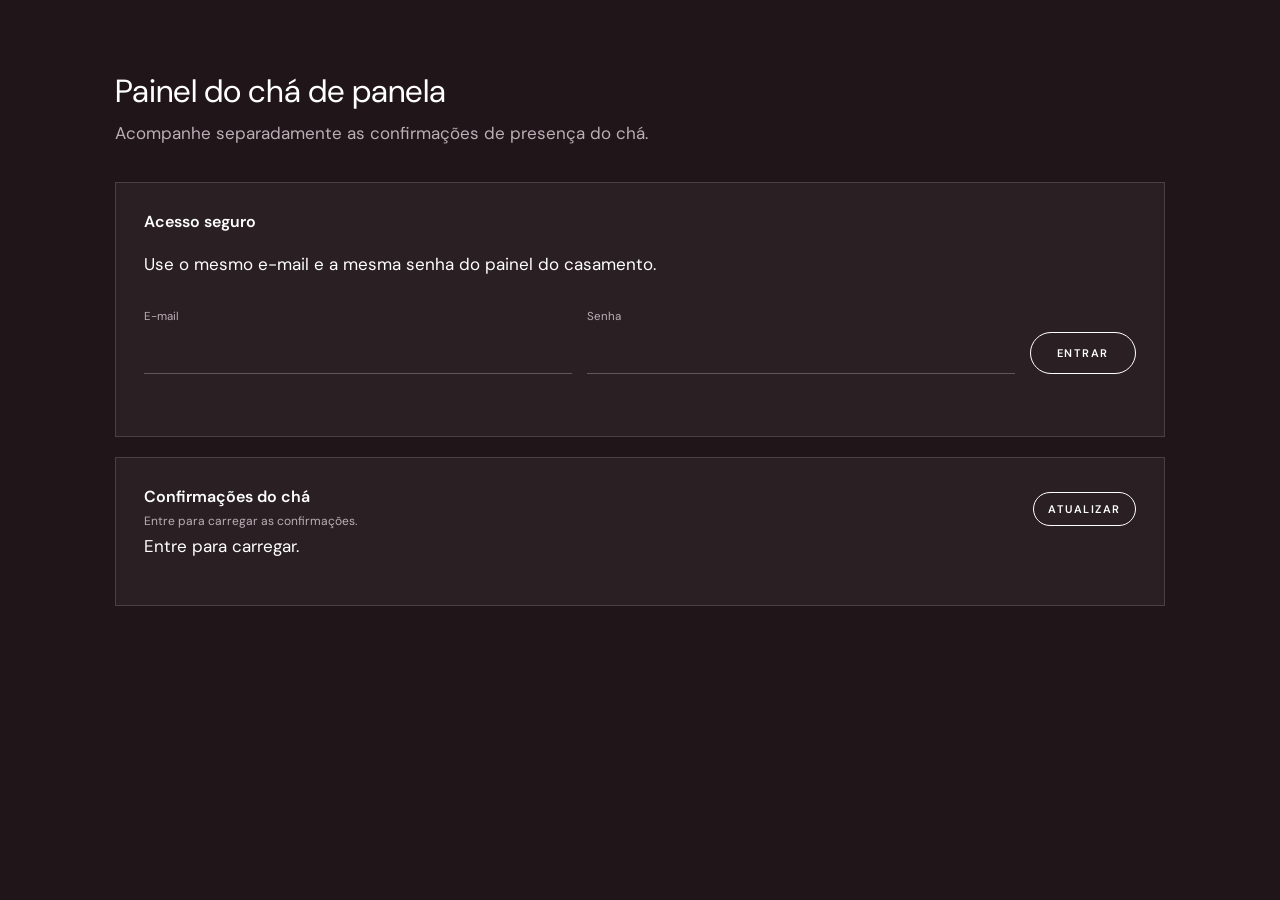
==== cha-de-panela-admin.html @ ae0846a7 "Adiciona chá de panela e contribuição via PIX" ====
<!DOCTYPE html>
<html lang="pt-BR">
<head>
  <meta charset="UTF-8">
  <meta name="viewport" content="width=device-width, initial-scale=1">
  <meta name="theme-color" content="#20161a">
  <meta name="description" content="Painel administrativo do chá de panela de Stefany e Pedro.">
  <title>Administração do chá de panela — Stefany &amp; Pedro</title>
  <link rel="preconnect" href="https://fonts.googleapis.com">
  <link rel="preconnect" href="https://fonts.gstatic.com" crossorigin>
  <link href="https://fonts.googleapis.com/css2?family=DM+Sans:wght@300;400;500;600&amp;family=Gilda+Display&amp;family=Nothing+You+Could+Do&amp;display=swap" rel="stylesheet">
  <link rel="stylesheet" href="styles.css?v=20260821-48">
</head>
<body class="shower-admin-page">
  <main id="conteudo">
    <section class="admin-panel shower-admin-panel" aria-labelledby="admin-cha-title">
      <div class="admin-inner">
        <header class="admin-header">
          <div>
            <h1 id="admin-cha-title">Painel do chá de panela</h1>
            <p>Acompanhe separadamente as confirmações de presença do chá.</p>
          </div>
        </header>

        <div class="admin-grid">
          <section class="admin-card wide">
            <h2>Acesso seguro</h2>
            <div id="admin-desconectado-cha">
              <p>Use o mesmo e-mail e a mesma senha do painel do casamento.</p>
              <form id="form-admin-login-cha" class="admin-login">
                <div>
                  <label for="admin-email-cha">E-mail</label>
                  <input type="email" id="admin-email-cha" autocomplete="username" required>
                </div>
                <div>
                  <label for="admin-senha-cha">Senha</label>
                  <input type="password" id="admin-senha-cha" autocomplete="current-password" required>
                </div>
                <button class="button" type="submit">Entrar</button>
              </form>
            </div>
            <div id="admin-conectado-cha" class="admin-session" hidden>
              <p>Conectado como <strong id="admin-email-logado-cha"></strong></p>
              <button class="button" type="button" id="btn-sair-admin-cha">Sair</button>
            </div>
            <p id="admin-auth-status-cha" class="admin-status" role="status" aria-live="polite"></p>
          </section>

          <section class="admin-card wide">
            <div class="admin-list-header">
              <div>
                <h2>Confirmações do chá</h2>
                <p id="resumo-rsvp-cha" class="admin-summary">Entre para carregar as confirmações.</p>
              </div>
              <button class="button" type="button" id="btn-atualizar-rsvp-cha" disabled>Atualizar</button>
            </div>
            <div id="lista-admin-rsvp-cha"><p>Entre para carregar.</p></div>
          </section>
        </div>
      </div>
    </section>
  </main>

  <script src="cha-de-panela-admin.js?v=20260821-1"></script>
</body>
</html>
---- styles.css ----
:root{
  --pink:#ffb3bd;--yellow:#fae86a;--green:#43b02a;--orange:#fe8111;--wine:#cd0f4d;
  --paper:#fffaf0;--cream:#fff4dc;--ink:#441529;--white:#fff;--muted:#765766;
  --display:'Gilda Display',Georgia,serif;--sans:'DM Sans',Arial,sans-serif;--hand:'Nothing You Could Do',cursive;
  --shadow:0 24px 70px rgba(92,25,52,.18);--line:rgba(68,21,41,.16)
}
*,*:before,*:after{box-sizing:border-box}
html{scroll-behavior:smooth;scroll-padding-top:80px}
body{margin:0;background:var(--paper);color:var(--ink);font:400 17px/1.65 var(--sans);overflow-x:hidden}
body.modal-open{overflow:hidden}
img,video,svg{display:block;max-width:100%}
button,input,textarea{font:inherit}button,a{-webkit-tap-highlight-color:transparent}
h1,h2,h3,p{margin-top:0}h1,h2,h3{font-family:var(--display);font-weight:400;line-height:.98}
a{color:inherit}::selection{background:var(--pink);color:var(--ink)}
[hidden]{display:none!important}
.skip{position:fixed;top:10px;left:10px;z-index:9999;padding:10px 16px;background:var(--ink);color:#fff;transform:translateY(-150%)}.skip:focus{transform:none}
.eyebrow{margin-bottom:18px;font:600 .68rem/1 var(--sans);letter-spacing:.2em;text-transform:uppercase}
.hand{font-family:var(--hand)}
.button{display:inline-flex;min-height:52px;align-items:center;justify-content:center;padding:14px 26px;border:0;border-radius:999px;font:600 .69rem/1 var(--sans);letter-spacing:.14em;text-decoration:none;text-transform:uppercase;cursor:pointer;transition:transform .25s,box-shadow .25s,background .25s}.button:hover,.button:focus-visible{transform:translateY(-3px);box-shadow:0 12px 26px rgba(68,21,41,.16)}.button-wine{background:var(--wine);color:#fff}.button-yellow{background:var(--yellow);color:var(--ink)}

/* Navigation */
.site-nav{position:fixed;inset:0 0 auto;z-index:1000;display:flex;width:min(calc(100% - 48px),1400px);height:82px;margin:auto;align-items:center;justify-content:space-between;border-bottom:1px solid rgba(255,255,255,.4);color:#fff}
.nav-mark{display:grid;width:56px;height:56px;place-items:center;text-decoration:none}.nav-mark img{width:46px;height:46px;object-fit:contain;filter:invert(1) brightness(2);transition:transform .3s,filter .4s ease-in-out}.nav-mark:hover img,.nav-mark:focus-visible img{transform:translateY(-2px) rotate(-4deg)}
.site-nav{transition:color .4s ease-in-out,border-color .4s ease-in-out}.site-nav .nav-links a:after{transition:width .25s,background .4s ease-in-out}.site-nav.nav-on-light{border-bottom-color:rgba(205,15,77,.48);color:var(--wine)}.site-nav.nav-on-light .nav-mark img{filter:invert(16%) sepia(79%) saturate(3067%) hue-rotate(326deg) brightness(89%)}.site-nav.nav-on-light .nav-links a:after{background:var(--wine)}.site-nav.nav-on-light .nav-links.open{color:#fff}.site-nav.nav-on-light .nav-links.open a:after{background:var(--yellow)}
.nav-links{display:flex;align-items:center;gap:clamp(15px,2.1vw,34px)}.nav-links a{font:500 .61rem var(--sans);letter-spacing:.16em;text-decoration:none;text-transform:uppercase}.nav-links a:after{display:block;width:0;height:2px;margin-top:6px;background:var(--yellow);content:'';transition:width .25s}.nav-links a:hover:after,.nav-links a:focus-visible:after{width:100%}
.menu-toggle{display:none;width:46px;height:46px;padding:0;border:0;background:none}.menu-toggle span{display:block;width:25px;height:1px;margin:7px auto;background:currentColor;transition:.25s}.menu-toggle.open span:first-child{transform:translateY(4px) rotate(45deg)}.menu-toggle.open span:last-child{transform:translateY(-4px) rotate(-45deg)}

/* Hero */
.hero{position:relative;display:grid;min-height:100svh;place-items:center;isolation:isolate;overflow:hidden;color:#fff}
.hero:after{position:absolute;right:0;bottom:-1px;left:0;z-index:-1;height:clamp(145px,20vh,220px);background:linear-gradient(180deg,rgba(255,250,240,0),rgba(255,250,240,.22) 28%,rgba(255,250,240,.78) 72%,var(--paper) 100%);content:'';pointer-events:none}
.hero-media,.hero-shade{position:absolute;inset:0}.hero-media{z-index:-3;background:#7d5c4c}.hero-media video,.hero-fallback{width:100%;height:100%;object-fit:cover}.hero-fallback{position:absolute;inset:0;z-index:-1}.video-ready .hero-fallback{opacity:0}.hero-shade{z-index:-2;background:linear-gradient(180deg,rgba(31,9,19,.25),rgba(31,9,19,.05) 40%,rgba(31,9,19,.56))}
.hero-content{padding:120px 24px 90px;text-align:center}.hero-year{display:flex;align-items:center;justify-content:center;gap:24px;margin-bottom:25px;font:500 .66rem var(--sans);letter-spacing:.13em}.brand-monogram{display:block;object-fit:contain}.hero-monogram{width:58px;height:58px;filter:invert(1)}.invite-monogram,.checkout-monogram{width:66px;height:66px;margin:0 auto 20px;filter:invert(16%) sepia(79%) saturate(3067%) hue-rotate(326deg) brightness(89%)}
.hero-lettering{position:relative;width:clamp(300px,30vw,390px);aspect-ratio:279/307;margin:0 auto;overflow:hidden;filter:drop-shadow(0 5px 20px rgba(0,0,0,.25))}.hero-lettering img{position:absolute;top:-17.9%;left:-2.2%;width:106.5%;max-width:none}.hero-date{margin:24px 0 0;font-size:.75rem;letter-spacing:.35em}.sound-toggle{display:inline-flex;align-items:center;gap:10px;margin-top:35px;padding:9px 14px;border:1px solid rgba(255,255,255,.6);border-radius:99px;background:rgba(0,0,0,.15);color:#fff;font-size:.62rem;letter-spacing:.13em;text-transform:uppercase;cursor:pointer;backdrop-filter:blur(8px)}
.sound-bars{display:flex;height:12px;align-items:end;gap:2px}.sound-bars i{display:block;width:2px;height:6px;background:currentColor}.sound-toggle[aria-pressed=true] .sound-bars i{animation:sound .7s infinite alternate}.sound-toggle[aria-pressed=true] .sound-bars i:nth-child(2){animation-delay:.2s}.sound-toggle[aria-pressed=true] .sound-bars i:nth-child(3){animation-delay:.4s}@keyframes sound{to{height:12px}}
.scroll-cue{position:absolute;bottom:34px;z-index:1;display:flex;align-items:center;gap:13px;color:var(--wine);font-size:.57rem;font-weight:600;letter-spacing:.17em;text-decoration:none;text-transform:uppercase}.scroll-cue i{display:block;width:1px;height:42px;background:var(--wine);animation:scroll 1.6s infinite}@keyframes scroll{50%{transform:scaleY(.45);transform-origin:top}}

/* Save the date */
.paper-section{background-color:var(--paper);background-image:radial-gradient(rgba(205,15,77,.055) .8px,transparent .8px);background-size:9px 9px}
.save-date{position:relative;min-height:860px;padding:92px 24px 140px;overflow:hidden;text-align:center}.save-date:after{position:absolute;right:0;bottom:0;left:0;z-index:2;height:34px;background:var(--wine);content:''}.save-inner{position:relative;z-index:3;width:min(100%,870px);margin:auto}.identity-palm{width:72px;margin:0 auto 28px;filter:invert(16%) sepia(79%) saturate(3067%) hue-rotate(326deg) brightness(89%)}.save-monogram{width:108px;height:108px;margin:0 auto 16px;object-fit:contain;filter:none}.save-lettering{width:clamp(230px,22vw,285px);aspect-ratio:262/180;margin:0 auto 16px;overflow:hidden}.save-lettering img{width:116.6%;max-width:none;height:auto;transform:translate(-10px,-27%)}.save-date h2,.section-heading h2,.details h2,.gallery h2,.gifts h2,.rsvp h2,.message-section h2{font-size:clamp(3.2rem,7.8vw,7.2rem);letter-spacing:-.055em}.save-date h2{margin-bottom:28px}.date-written{margin-bottom:45px;color:var(--wine);font:clamp(1.15rem,2vw,1.55rem) var(--hand)}
.countdown{display:grid;grid-template-columns:repeat(4,1fr);width:min(100%,760px);margin:0 auto 45px;border-top:1px solid var(--line);border-bottom:1px solid var(--line)}.countdown div{position:relative;padding:26px 12px}.countdown div+div{border-left:1px solid var(--line)}.countdown strong{display:block;font:clamp(2rem,4.3vw,4rem) var(--display);font-variant-numeric:tabular-nums}.countdown span{font-size:.59rem;letter-spacing:.19em;text-transform:uppercase}
.save-floral{position:absolute;bottom:0;z-index:1;width:clamp(340px,30vw,510px);height:clamp(300px,28vw,430px);object-fit:contain;mix-blend-mode:multiply;opacity:.92;pointer-events:none;user-select:none}.save-floral-left{left:0;object-position:left bottom}.save-floral-right{right:0;object-position:right bottom;transform:scaleX(-1)}

/* Interactive invitation */
.invitation-section{position:relative;min-height:760px;padding:88px 24px 112px;background:var(--wine);color:#fff;overflow:hidden;text-align:center}.invitation-section:before,.invitation-section:after{position:absolute;border-radius:50%;content:'';opacity:.28}.invitation-section:before{top:-170px;right:-100px;width:390px;height:390px;background:var(--pink)}.invitation-section:after{bottom:-190px;left:-120px;width:390px;height:390px;background:var(--orange)}.invite-parents{position:relative;z-index:2;margin-bottom:28px;color:#fff;font:1rem var(--display)}
.invitation-card{position:relative;z-index:3;width:min(92vw,640px);min-height:420px;margin:auto;perspective:1200px}.invite-copy{display:grid;min-height:420px;padding:46px clamp(28px,7vw,68px);border:1px solid rgba(68,21,41,.12);background:var(--cream);color:var(--ink);box-shadow:0 28px 80px rgba(50,4,24,.34);place-content:center;transition:transform .8s cubic-bezier(.2,.7,.2,1),opacity .5s;transform:translateY(55px) scale(.93);opacity:.32}.invitation-card.open .invite-copy{transform:none;opacity:1}.invite-monogram-badge{display:grid;width:70px;height:70px;margin:0 auto 16px;border-radius:50%;background:var(--wine);place-items:center}.invite-monogram-badge .invite-monogram{width:50px;height:50px;margin:0;filter:invert(1)}.invite-copy h2{margin:0 0 20px;font-size:clamp(3rem,7vw,5.3rem);letter-spacing:-.09em}.invite-copy h2 i{margin-inline:-.08em;color:var(--wine);font-family:var(--hand)}.invite-copy>p:not(.eyebrow){max-width:470px;margin:0 auto 22px}.invite-date{color:var(--wine);font-size:.68rem;letter-spacing:.27em;text-transform:uppercase}
.seal{position:absolute;top:50%;left:50%;z-index:5;display:grid;width:108px;height:108px;padding:12px;border:0;border-radius:50%;background:var(--orange);box-shadow:0 12px 24px rgba(50,4,24,.36);color:#fff;place-content:center;cursor:pointer;transform:translate(-50%,-50%);transition:.7s cubic-bezier(.2,.7,.2,1)}.seal img{width:50px;height:50px;margin:auto;filter:invert(1)}.seal small{margin-top:3px;font-size:.46rem;letter-spacing:.08em;text-transform:uppercase}.invitation-card.open .seal{top:18px;left:calc(100% - 18px);width:72px;height:72px;padding:10px;transform:translate(-50%,-50%) rotate(12deg)}.invitation-card.open .seal img{width:40px;height:40px}.invitation-card.open .seal small{display:none}.invite-note{position:relative;z-index:4;margin-top:26px;color:#ffdbe2;font-size:.92rem}

/* Formal invitation */
.couple-notes{position:relative;display:grid;min-height:770px;padding:44px 4vw 70px;border-top:5px solid var(--wine);background:#f7f4ec;color:#623b25;overflow:hidden;place-items:center;isolation:isolate}.couple-notes:before{position:absolute;inset:0;z-index:-1;background:url('assets/watercolor-wildflowers.png') center/cover no-repeat;content:'';filter:grayscale(1) sepia(1) saturate(.35);mix-blend-mode:multiply;opacity:.045}.formal-invitation{display:flex;flex-direction:column;justify-content:center;width:min(100%,1120px);min-height:650px;text-align:center}.formal-families{display:grid;grid-template-columns:1fr 145px 1fr;align-items:center;gap:26px;width:min(100%,650px);margin:0 auto}.formal-families p{margin:0;font:clamp(1rem,1.25vw,1.3rem)/1.06 var(--display)}.formal-monogram{width:140px;height:140px;margin:auto;object-fit:contain;filter:sepia(1) saturate(.65) brightness(.54)}.formal-blessing{margin:48px 0 34px;font:clamp(1.45rem,1.8vw,1.9rem)/1.1 var(--display)}.formal-couple-title{position:relative;display:flex;justify-content:center;align-items:center;margin:0;font:clamp(5rem,7.5vw,8rem)/.9 var(--display);letter-spacing:-.095em;white-space:nowrap}.formal-couple-title i{position:relative;z-index:2;margin:0 -.24em;color:rgba(98,59,37,.28);font-family:var(--display);font-size:1.32em;font-style:italic;font-weight:400;transform:translateY(.04em)}.formal-couple-title span{position:relative;z-index:1}.formal-invite-text{margin:66px auto 0;font:clamp(1.45rem,1.85vw,1.9rem)/1.08 var(--display)}
.polaroid{margin:0;padding:11px;background:#fff;box-shadow:var(--shadow);cursor:zoom-in;transition:transform .35s,box-shadow .35s}.polaroid:hover,.polaroid:focus-visible{z-index:10;box-shadow:0 32px 80px rgba(92,25,52,.3);transform:rotate(0) translateY(-8px) scale(var(--scroll-scale,1))!important}.polaroid img{width:100%;height:100%;object-fit:cover}

/* Details */
.details{position:relative;padding:110px 5vw 125px;background:var(--cream);color:var(--ink);overflow:hidden}.details:before{position:absolute;top:-130px;right:-90px;width:360px;height:360px;border:65px solid rgba(255,179,189,.38);border-radius:50%;content:''}.details-header{position:relative;display:grid;grid-template-columns:1.5fr .7fr;align-items:end;gap:45px;width:min(100%,1180px);margin:0 auto 55px}.details-header .eyebrow{grid-column:1/-1;color:var(--wine)}.details-header h2{margin:0}.details-header>p:last-child{max-width:360px;margin:0 0 14px;color:var(--muted)}.details-grid{position:relative;display:grid;grid-template-columns:minmax(0,1.12fr) minmax(340px,.88fr);gap:26px;width:min(100%,1180px);margin:auto;background:transparent;align-items:start}.timeline,.info-accordions{position:relative;padding:clamp(28px,4vw,52px);border:1px solid rgba(205,15,77,.16);background:var(--paper);box-shadow:var(--shadow)}.timeline{transform:rotate(-.6deg)}.timeline:after{position:absolute;top:-13px;left:50%;width:110px;height:27px;background:rgba(250,232,106,.72);content:'';transform:translateX(-50%) rotate(2deg)}.timeline h3{margin-bottom:28px;color:var(--wine);font:2.5rem var(--hand)}.timeline ol{position:relative;margin:0;padding:0;list-style:none}.timeline ol:before{position:absolute;top:24px;bottom:24px;left:142px;width:2px;background:rgba(67,176,42,.5);content:''}.timeline li{position:relative;display:grid;grid-template-columns:58px 72px 1fr;gap:13px;align-items:center;min-height:82px;margin-bottom:12px}.timeline-doodle{display:block;width:72px;height:72px;background-image:url('assets/schedule-doodles-pencil-v2.png');background-repeat:no-repeat;background-size:400% auto}.timeline li:nth-child(1) .timeline-doodle{background-position:0 center}.timeline li:nth-child(2) .timeline-doodle{background-position:33.333% center}.timeline li:nth-child(3) .timeline-doodle{background-position:66.666% center}.timeline li:nth-child(4) .timeline-doodle{background-position:100% center}.timeline time{color:var(--wine);font:.88rem var(--sans)}.timeline strong{display:block;font:1.34rem var(--display)}.timeline li div span{display:block;color:var(--muted);font-size:.82rem}.schedule-note{margin:24px 0 0;padding-top:18px;border-top:1px solid var(--line);color:var(--muted);font-size:.72rem}.info-accordions{transform:rotate(.5deg)}.info-accordions details{border-bottom:1px solid var(--line)}.info-accordions summary{display:grid;grid-template-columns:40px 1fr auto;align-items:center;padding:22px 0;list-style:none;cursor:pointer;font:1.35rem var(--display)}.info-accordions summary::-webkit-details-marker{display:none}.info-accordions summary span{color:var(--wine);font:.64rem var(--sans);letter-spacing:.12em}.info-accordions summary i{color:var(--wine);font:1.6rem var(--sans);transition:transform .25s}.info-accordions details[open] summary i{transform:rotate(45deg)}.info-accordions details>div{padding:0 0 28px}.info-accordions h3{margin-bottom:16px;color:var(--wine);font-size:2.25rem}.info-accordions p{color:var(--muted)}.dress-code-art{width:112%;max-width:none;margin:18px -6% -18px;filter:drop-shadow(0 14px 22px rgba(68,21,41,.12));transform-origin:50% 100%;will-change:transform;animation:guests-dancing 6s ease-in-out infinite}@keyframes guests-dancing{0%,100%{transform:translateY(0) rotate(-.35deg)}25%{transform:translateY(-7px) rotate(.45deg)}50%{transform:translateY(-2px) rotate(-.2deg)}75%{transform:translateY(-9px) rotate(.35deg)}}

.timeline-doodle{transform:translateX(-20px)}
.info-accordions details.is-closing summary i{transform:rotate(0)}

/* Venue */
.venue{display:grid;grid-template-columns:min(34vw,650px) minmax(0,1fr);min-height:780px;background:var(--paper)}.venue-photo{position:relative;align-self:start;aspect-ratio:421/510;min-height:0;background:transparent;overflow:hidden}.venue-photo>img{position:static;width:100%;height:auto}.venue-tag{position:absolute;right:24px;bottom:24px;padding:10px 18px;border-radius:99px;background:var(--yellow);font-size:.62rem;letter-spacing:.14em}.venue-copy{display:flex;padding:clamp(55px,8vw,120px);flex-direction:column;align-items:flex-start;justify-content:center}.venue-copy h2{margin:0;font-size:clamp(4rem,7vw,7.2rem);letter-spacing:-.06em}.venue-place{margin:8px 0 28px;color:var(--wine);font:1.5rem var(--hand)}.venue-copy>p:not(.eyebrow):not(.venue-place){max-width:420px}.map-preview{position:relative;width:100%;height:220px;margin-top:42px;border:1px solid var(--line);background-color:#ffe7a3;background-image:linear-gradient(27deg,transparent 45%,rgba(255,255,255,.75) 46%,rgba(255,255,255,.75) 54%,transparent 55%),linear-gradient(135deg,transparent 43%,rgba(67,176,42,.25) 44%,rgba(67,176,42,.25) 58%,transparent 59%);overflow:hidden;text-decoration:none}.map-preview small{position:absolute;right:18px;bottom:15px;padding:6px 10px;background:var(--paper);font-size:.62rem;text-transform:uppercase}.map-pin{position:absolute;top:46%;left:51%;z-index:2;display:grid;width:52px;height:52px;border-radius:50% 50% 50% 0;background:var(--wine);color:#fff;place-items:center;font:1rem var(--display);transform:rotate(-45deg)}.map-pin img{width:29px;height:29px;filter:invert(1);transform:rotate(45deg)}.map-line{position:absolute;height:3px;border-radius:10px;background:#fff;transform-origin:left}.line-a{top:38%;left:2%;width:57%;transform:rotate(12deg)}.line-b{top:64%;left:23%;width:70%;transform:rotate(-8deg)}.line-c{top:7%;left:66%;width:45%;transform:rotate(70deg)}
.map-preview{position:relative;width:100%;height:300px;margin-top:42px;border:10px solid #fff;border-radius:22px;background:var(--cream);box-shadow:var(--shadow);overflow:hidden}.map-preview:after{position:absolute;inset:0;background:linear-gradient(180deg,rgba(255,250,240,.04),rgba(205,15,77,.08));content:'';pointer-events:none}.map-preview iframe{width:100%;height:100%;border:0;filter:saturate(.72) sepia(.12) contrast(.94)}.map-overlay-link{position:absolute;right:18px;bottom:18px;z-index:2;display:flex;align-items:center;gap:11px;padding:10px 16px 10px 10px;border-radius:999px;background:var(--wine);color:#fff;box-shadow:0 12px 28px rgba(68,21,41,.28);text-decoration:none;transition:transform .25s,box-shadow .25s}.map-overlay-link:hover,.map-overlay-link:focus-visible{box-shadow:0 16px 34px rgba(68,21,41,.34);transform:translateY(-3px)}.map-overlay-link img{width:34px;height:34px;object-fit:contain;filter:invert(1)}.map-overlay-link span{display:grid;line-height:1.15}.map-overlay-link strong{font:1rem var(--display)}.map-overlay-link small{position:static;padding:0;background:transparent;color:#ffe7ec;font-size:.48rem;letter-spacing:.08em;text-transform:uppercase}
.dress-code-art{width:118%;margin:24px -9% -14px;filter:none}

.venue{position:relative}

/* Gallery */
.gallery{position:relative;padding:150px 5vw 190px;background:var(--wine);color:#fff;overflow:hidden}.gallery:after{position:absolute;right:0;bottom:0;left:0;z-index:1;height:28px;background:var(--wine);content:''}.gallery-heading{display:grid;grid-template-columns:1.4fr .7fr;gap:40px;align-items:end;width:min(100%,1180px);margin:0 auto 60px}.gallery-heading .eyebrow{grid-column:1/-1}.gallery-heading h2{margin:0}.gallery-heading>p:last-child{max-width:320px;color:#ffe5ea}.polaroid-wall{position:relative;width:min(100%,1180px);height:920px;margin:auto}.gallery-watercolor{position:absolute;bottom:-215px;left:50%;z-index:0;width:128%;max-width:none;mix-blend-mode:screen;filter:grayscale(1) invert(1) brightness(3) contrast(1.35);opacity:.48;pointer-events:none;transform:translateX(-50%);user-select:none}#polaroid-wall .polaroid{--scroll-scale:.72;--drift-x:0px;position:absolute;z-index:2;color:var(--ink);transform:translate3d(var(--drift-x),0,0) scale(var(--scroll-scale));transform-origin:center;transition:box-shadow .35s;will-change:transform}#polaroid-wall .polaroid:hover,#polaroid-wall .polaroid:focus-visible{transform:translate3d(var(--drift-x),0,0) scale(var(--scroll-scale))!important}.polaroid-wall .polaroid img{height:calc(100% - 8px)}.p1{top:0;left:0;width:31%;height:430px}.p2{top:0;left:35%;z-index:3;width:30%;height:460px}.p3{top:0;right:0;width:29%;height:360px}.p4{bottom:0;left:4%;width:31%;height:350px}
.polaroid-wall .polaroid img{height:100%}
.polaroid-wall{height:790px}.p1{top:0;left:3%;width:31%;height:390px}.p2{top:35px;right:4%;left:auto;width:30%;height:420px}.p3{top:auto;right:auto;bottom:0;left:21%;width:30%;height:355px}.p4{right:9%;bottom:18px;left:auto;width:29%;height:335px}

/* Gifts */
.gifts{padding:150px 24px;background:var(--paper)}.gifts-heading{display:grid;grid-template-columns:1.4fr .7fr;align-items:end;gap:50px;width:min(100%,1140px);margin:0 auto 70px}.gifts-heading h2{margin:0}.gifts-heading>p{max-width:360px;margin:0 0 14px}.grid-presentes{display:grid;grid-template-columns:repeat(2,minmax(0,1fr));gap:22px;width:min(100%,1140px);margin:auto}.card-presente{position:relative;display:flex;min-height:570px;padding:clamp(26px,4vw,48px);border:1px solid var(--line);border-radius:24px;background:#fff;flex-direction:column;overflow:hidden;transition:.3s}.card-presente:nth-child(4n+1){--accent:var(--pink)}.card-presente:nth-child(4n+2){--accent:var(--yellow)}.card-presente:nth-child(4n+3){--accent:var(--orange)}.card-presente:nth-child(4n){--accent:#8ed879}.card-presente:before{position:absolute;inset:0 0 auto;height:8px;background:var(--accent,var(--pink));content:''}.card-presente:hover{box-shadow:var(--shadow);transform:translateY(-5px)}.gift-image{position:relative;display:grid;width:100%;aspect-ratio:4/3;margin:0 0 26px;background:#fff8ef;place-items:center;overflow:hidden;flex:none}.gift-image img{position:absolute;inset:0;width:100%;height:100%;object-fit:contain;transition:transform .4s}.card-presente:hover .gift-image img{transform:scale(1.04)}.gift-image-placeholder{background:var(--cream)}.gift-image-placeholder span{font:1.5rem var(--hand);color:var(--wine)}.gift-number{font-size:.62rem;letter-spacing:.18em}.card-presente h3{margin:15px 0 25px;font-size:clamp(1.8rem,3vw,2.6rem)}.info-preco{display:flex;justify-content:space-between;gap:20px;margin-top:auto;color:var(--muted)}.info-preco p{margin:0}.info-preco .quota{color:var(--wine);font:1.35rem var(--display)}.controle-cotas{display:grid;grid-template-columns:1fr 70px;align-items:center;margin:22px 0 16px;border-top:1px solid var(--line);border-bottom:1px solid var(--line)}.controle-cotas label{font-size:.68rem;letter-spacing:.1em;text-transform:uppercase}.controle-cotas input{height:48px;margin:0;border:0;border-left:1px solid var(--line);text-align:center}.card-presente .button{width:100%;background:var(--wine);color:#fff}.empty-gifts{grid-column:1/-1;padding:70px;border:1px dashed var(--wine);border-radius:24px;text-align:center}.empty-gifts .hand{color:var(--wine);font-size:1.4rem}

/* RSVP and messages */
.pix-contribution{position:relative;padding:150px 24px;background:var(--wine);color:#fff;overflow:hidden;isolation:isolate}.pix-contribution:before{position:absolute;top:-260px;right:-180px;z-index:-2;width:620px;height:620px;border:110px solid rgba(250,232,106,.2);border-radius:50%;content:''}.pix-contribution:after{position:absolute;bottom:-230px;left:-170px;z-index:-2;width:520px;height:520px;border-radius:50%;background:rgba(255,179,189,.16);content:''}.pix-contribution-glow{position:absolute;top:22%;left:42%;z-index:-1;width:260px;height:260px;border-radius:50%;background:var(--orange);filter:blur(100px);opacity:.22}.pix-contribution-inner{display:grid;grid-template-columns:minmax(0,1fr) minmax(390px,.78fr);gap:clamp(65px,9vw,140px);align-items:center;width:min(100%,1120px);margin:auto}.pix-contribution-copy{max-width:590px}.pix-contribution-copy h2{margin:0 0 35px;font-size:clamp(3.5rem,6.6vw,6.5rem);letter-spacing:-.045em}.pix-contribution-copy>p:not(.eyebrow){max-width:520px;color:#ffe8ef}.pix-contribution-copy .hand{display:block;margin-top:38px;color:var(--yellow);font-size:1.25rem}.pix-contribution-card{padding:clamp(32px,5vw,60px);border-radius:28px;background:var(--paper);color:var(--ink);box-shadow:0 35px 90px rgba(45,12,27,.3)}.pix-contribution-monogram{width:92px;height:92px;margin:0 auto 28px;object-fit:contain}.pix-contribution-card form>label{display:block;margin-bottom:14px;font-size:.68rem;font-weight:600;letter-spacing:.14em;text-align:center;text-transform:uppercase}.pix-amount-options{display:grid;grid-template-columns:repeat(4,1fr);gap:8px;margin-bottom:14px}.pix-amount-option{min-height:42px;padding:7px;border:1px solid var(--line);border-radius:12px;background:#fff;color:var(--ink);font-size:.75rem;cursor:pointer;transition:.2s}.pix-amount-option:hover,.pix-amount-option:focus-visible,.pix-amount-option[aria-pressed=true]{border-color:var(--wine);outline:0;background:var(--pink);color:var(--ink)}.pix-value-field{display:flex;align-items:center;margin-bottom:16px;border:1px solid var(--line);border-radius:14px;background:#fff;overflow:hidden}.pix-value-field span{padding:0 0 0 18px;color:var(--wine);font:1.25rem var(--display)}.pix-value-field input{width:100%;height:58px;padding:8px 18px 8px 10px;border:0;outline:0;background:transparent;color:var(--ink);font:1.5rem var(--display)}.pix-contribution-card .button{width:100%}.pix-contribution-card .button:disabled{cursor:not-allowed;filter:grayscale(1);opacity:.45}.pix-contribution-status,.pix-copy-status{min-height:24px;margin:12px 0 0;color:var(--green);font-size:.76rem;text-align:center}.pix-contribution-status.error{color:var(--wine)}.pix-contribution-result{margin-top:30px;padding-top:28px;border-top:1px solid var(--line);text-align:center}.pix-contribution-result>p{color:var(--muted);font-size:.82rem}.pix-contribution-result>p:first-child{color:var(--ink);font-size:1rem}.pix-qrcode-frame{width:244px;margin:20px auto;padding:12px;border:1px solid var(--line);border-radius:18px;background:#fff}.pix-qrcode-frame canvas,.pix-qrcode-frame img{display:block!important;width:220px!important;height:220px!important;margin:auto}.pix-copy-status{color:var(--green)}

.rsvp{display:grid;grid-template-columns:.85fr 1.15fr;min-height:950px;background:var(--paper);color:var(--ink)}.rsvp-photo{position:relative;min-height:650px;margin:7vw 0 7vw 7vw;transform:rotate(-2deg)}.rsvp-photo img{width:100%;height:100%;object-fit:cover;object-position:center;border:12px solid #fff;border-bottom-width:60px;box-shadow:var(--shadow)}.rsvp-photo .hand{position:absolute;right:0;bottom:14px;left:0;color:var(--wine);font-size:1.2rem;text-align:center}.rsvp-copy{padding:clamp(70px,9vw,140px)}.rsvp-copy h2{margin:0 0 28px}.rsvp-copy>p:not(.eyebrow){max-width:520px;color:var(--muted)}
.pretty-form{max-width:600px;margin-top:50px}.pretty-form>label,.message-card>label{display:block;margin-bottom:6px;font-size:.64rem;letter-spacing:.14em;text-transform:uppercase}.pretty-form input[type=text],.pretty-form input[type=number],.pretty-form textarea,.message-card input,.message-card textarea{width:100%;margin:0 0 24px;padding:13px 2px;border:0;border-bottom:1px solid rgba(255,255,255,.6);border-radius:0;outline:0;background:transparent;color:#fff}.pretty-form textarea,.message-card textarea{min-height:105px;resize:vertical}.pretty-form input::placeholder,.pretty-form textarea::placeholder{color:rgba(255,255,255,.65)}.pretty-form fieldset{margin:0 0 24px;padding:0;border:0}.pretty-form legend{margin-bottom:11px;font-size:.64rem;letter-spacing:.14em;text-transform:uppercase}.choice{display:inline-flex;align-items:center;margin:0 18px 10px 0;cursor:pointer}.choice input{width:18px;height:18px;margin-right:7px;accent-color:var(--yellow)}.form-status{min-height:27px;margin:16px 0 0;font-size:.82rem}.form-status.success{color:var(--yellow)}.form-status.error{color:#fff0f3}.honeypot{position:absolute!important;left:-9999px!important;width:1px!important;height:1px!important;opacity:0!important}
.rsvp{position:relative;isolation:isolate;overflow:hidden;background:linear-gradient(135deg,#fffdf0,#fff8d9 58%,#fff1b8);color:var(--ink)}
.rsvp:before{position:absolute;z-index:-1;right:-12vw;bottom:-18vw;width:45vw;height:45vw;border-radius:50%;background:rgba(250,232,106,.38);content:''}
.rsvp-photo,.rsvp-copy{position:relative;z-index:1}.rsvp-copy>p:not(.eyebrow){color:var(--muted)}
.rsvp .pretty-form input[type=text],.rsvp .pretty-form input[type=number],.rsvp .pretty-form textarea{border-bottom-color:rgba(68,21,41,.3);color:var(--ink)}
.rsvp .pretty-form input::placeholder,.rsvp .pretty-form textarea::placeholder{color:#9a7886}.rsvp .choice input{accent-color:var(--wine)}.rsvp .form-status.success{color:var(--green)}.rsvp .form-status.error{color:var(--wine)}
.guest-name-field{position:relative}.guest-suggestions{position:absolute;z-index:20;top:calc(100% - 24px);right:0;left:0;border:1px solid rgba(68,21,41,.18);background:#fffdf6;box-shadow:0 18px 35px rgba(68,21,41,.14)}.guest-suggestion{display:block;width:100%;padding:13px 15px;border:0;border-bottom:1px solid rgba(68,21,41,.1);background:transparent;color:var(--ink);font:500 .9rem var(--sans);text-align:left;cursor:pointer}.guest-suggestion:last-child{border-bottom:0}.guest-suggestion:hover,.guest-suggestion:focus{background:#fff1b8;outline:0}.guest-suggestions-empty{display:block;padding:13px 15px;color:var(--muted);font-size:.8rem}.guest-limit{display:block;min-height:20px;margin:-17px 0 20px;color:var(--muted);font-size:.72rem}.guest-limit.selected{color:var(--green);font-weight:600}
.message-section{position:relative;display:grid;grid-template-columns:1fr 1fr;gap:clamp(50px,9vw,120px);align-items:center;padding:150px 7vw;background:var(--orange);overflow:hidden}.message-section:before{position:absolute;top:-180px;left:42%;width:470px;height:470px;border:80px solid var(--yellow);border-radius:50%;content:'';opacity:.7}.message-heading,.message-card{position:relative;z-index:1}.message-heading .identity-palm{margin-left:0;filter:none}.message-heading h2{margin-bottom:30px}.message-card{padding:clamp(34px,6vw,70px);background:var(--paper);box-shadow:var(--shadow);transform:rotate(1.5deg)}.message-card .tape{position:absolute;top:-13px;left:50%;width:110px;height:28px;background:rgba(255,232,151,.75);transform:translateX(-50%) rotate(-2deg)}.message-card input,.message-card textarea{border-bottom-color:var(--line);color:var(--ink)}.message-card input::placeholder,.message-card textarea::placeholder{color:#a88491}.message-card textarea{min-height:180px}.message-card .form-status.success{color:var(--green)}.message-card .form-status.error{color:var(--wine)}

/* Footer, modals, admin */
.site-footer{padding:100px 32px 48px;background:var(--wine);color:#fff;text-align:center}.footer-palm{width:80px;margin:auto;filter:invert(1)}.footer-monogram{display:block;width:128px;height:128px;margin:25px auto 18px;object-fit:contain;filter:invert(1)}.site-footer>p{margin-bottom:5px;font-size:.75rem;letter-spacing:.13em}.site-footer>.hand{margin:28px 0 0;color:var(--yellow);font-size:1.2rem;letter-spacing:0}
.lightbox,.modal-overlay{position:fixed;inset:0;z-index:4000;display:grid;padding:24px;background:rgba(45,12,27,.84);place-items:center;backdrop-filter:blur(8px)}.lightbox figure{max-width:min(90vw,850px);max-height:88vh;margin:0;padding:12px 12px 52px;background:#fff;box-shadow:var(--shadow)}.lightbox img{max-height:72vh;object-fit:contain}.lightbox figcaption{padding-top:13px;color:var(--ink);text-align:center;font:1.1rem var(--hand)}.lightbox-close,.modal-close{position:absolute;top:20px;right:24px;width:48px;height:48px;border:1px solid currentColor;border-radius:50%;background:transparent;color:#fff;font-size:2rem;line-height:1;cursor:pointer}.modal-content{position:relative;width:min(100%,550px);max-height:92vh;padding:clamp(35px,6vw,65px);border-radius:24px;background:var(--paper);color:var(--ink);text-align:center;overflow:auto}.modal-content .modal-close{top:10px;right:10px;border:0;color:var(--ink)}.modal-content h2{font-size:2.8rem}.qr-code-img{display:block;width:190px;height:190px;margin:18px auto;padding:8px;background:#fff}#area-pix{padding:24px;border-radius:18px;background:var(--cream)}#area-cartao{margin-top:20px}
.lightbox figure{padding-bottom:12px}.lightbox figcaption:empty{display:none}
.admin-route{background:#20161a}.admin-route .site-nav,.admin-route .skip,.admin-route main,.admin-route .site-footer,.admin-route .lightbox,.admin-route .modal-overlay{display:none!important}.admin-route .admin-panel{min-height:100vh}.admin-panel{padding:70px 24px;background:#20161a;color:#fff}.admin-inner{width:min(100%,1050px);margin:auto}.admin-header,.admin-list-header,.admin-session{display:flex;align-items:center;justify-content:space-between;gap:20px}.admin-header{margin-bottom:35px}.admin-header h1,.admin-header h2{margin:0 0 7px;font:2rem var(--sans)}.admin-header p{margin:0;color:#bdaeb5}.admin-panel .button{min-height:42px;border:1px solid #fff;background:transparent;color:#fff}.admin-grid{display:grid;grid-template-columns:1fr 1fr;gap:20px}.admin-card{padding:28px;border:1px solid #4b3e44;background:#2a2024}.admin-card.wide{grid-column:1/-1}.admin-card h2,.admin-card h3{margin-bottom:18px;font:600 1rem var(--sans)}.admin-card label{display:block;margin:12px 0 3px;color:#bdaeb5;font-size:.72rem}.admin-card input{width:100%;min-height:44px;padding:8px;border:0;border-bottom:1px solid #64545b;background:transparent;color:#fff}.admin-login{display:grid;grid-template-columns:1fr 1fr auto;gap:15px;align-items:end}.admin-status{min-height:22px;color:var(--yellow);font-size:.76rem}.admin-status.error{color:var(--pink)}.admin-form-actions,.item-admin-actions{display:flex;gap:8px;margin-top:15px}.image-preview-admin{display:flex;align-items:center;gap:12px;margin:12px 0}.image-preview-admin img{width:64px;height:64px;object-fit:contain;background:#fff}.item-admin{display:flex;align-items:center;justify-content:space-between;gap:15px;padding:14px 0;border-bottom:1px solid #4b3e44;font-size:.78rem}.item-admin small{display:block;color:#a999a1}.item-admin button{padding:6px 9px;border:1px solid #6b5962;background:none;color:#fff;cursor:pointer}.admin-list-header .button{min-height:34px;padding:8px 14px}.admin-list-header h2{margin-bottom:5px}.admin-summary{margin:0;color:#bdaeb5;font-size:.75rem}.admin-data{display:grid;grid-template-columns:1.3fr .8fr .6fr 1fr;gap:14px;padding:12px 0;border-bottom:1px solid #4b3e44;font-size:.75rem}.admin-data.message{grid-template-columns:.7fr 2fr .7fr}.admin-data.shower-response{grid-template-columns:1.3fr .8fr .6fr}.shower-admin-page{min-height:100vh;background:#20161a}.shower-admin-panel{min-height:100vh}
.admin-guest-form{display:grid;grid-template-columns:minmax(240px,2fr) minmax(130px,.7fr) auto;gap:15px;align-items:end;margin-bottom:8px}

/* Motion and flower click */
.reveal{opacity:0;transform:translateY(28px);transition:opacity .85s,transform .85s cubic-bezier(.2,.68,.25,1)}.reveal.visible{opacity:1;transform:translateY(0)}
.petal-pop{position:fixed;z-index:5000;width:14px;height:22px;border-radius:80% 20% 70% 30%;pointer-events:none;animation:petal .9s ease-out forwards}@keyframes petal{to{opacity:0;transform:translate(var(--x),var(--y)) rotate(180deg) scale(.2)}}

.details-header{row-gap:18px}
.details-header .eyebrow{margin-bottom:0}
.invite-copy .eyebrow{line-height:1.45}
.invite-copy h2 i{font-family:var(--display);font-style:italic}

@media(max-width:980px){
  .site-nav{width:calc(100% - 32px)}.menu-toggle{display:block;color:inherit}.nav-links{position:absolute;top:82px;right:-16px;left:-16px;display:grid;gap:0;padding:18px 24px;background:rgba(68,21,41,.96);opacity:0;pointer-events:none;transform:translateY(-10px);transition:.25s;backdrop-filter:blur(12px)}.nav-links.open{opacity:1;pointer-events:auto;transform:none}.nav-links a{padding:12px 0;border-bottom:1px solid rgba(255,255,255,.14)}.pix-contribution-inner{grid-template-columns:1fr}.pix-contribution-copy{max-width:680px}.pix-contribution-card{width:min(100%,580px);margin:auto}
  .details-header,.gallery-heading,.gifts-heading{grid-template-columns:1fr}.details-header .eyebrow,.gallery-heading .eyebrow{grid-column:auto}.details-grid{grid-template-columns:1fr}.venue{grid-template-columns:1fr}.venue-photo{min-height:0;aspect-ratio:421/510}.rsvp{grid-template-columns:1fr}.rsvp-photo{min-height:560px;margin:70px 10vw 0}.message-section{grid-template-columns:1fr}.admin-grid{grid-template-columns:1fr}.admin-card.wide{grid-column:auto}
}
@media(max-width:700px){
  body{font-size:16px}.site-nav{height:68px}.nav-links{top:68px}.hero-content{padding-top:105px}.hero-lettering{width:min(86vw,335px)}.hero-year{gap:15px}.sound-toggle{margin-top:25px}
  .save-date{min-height:800px;padding:72px 18px 185px}.save-date:after{height:24px}.save-monogram{width:84px;height:84px;margin-bottom:12px}.save-lettering{width:215px;margin-bottom:14px}.save-floral{bottom:0;width:100%;height:175px;opacity:.7;object-position:center bottom}.save-floral-left{left:0}.save-floral-right{display:none}.date-written{margin-bottom:32px}.countdown{grid-template-columns:repeat(2,minmax(0,1fr));width:calc(100vw - 36px);max-width:100%;gap:10px;margin-bottom:34px;border:0}.countdown div,.countdown div+div,.countdown div:nth-child(3),.countdown div:nth-child(4){display:grid;min-width:0;min-height:106px;padding:17px 7px;border:1px solid var(--line);border-radius:16px;background:rgba(255,250,240,.97);place-content:center}.countdown strong{font-size:2.35rem;line-height:1}.countdown span{margin-top:10px;font-size:.52rem;letter-spacing:.14em}
  .invitation-section{min-height:680px;padding:72px 15px 92px}.invite-copy{min-height:390px;padding:38px 22px}.invitation-card{min-height:390px}.invite-note{font-size:.8rem}.couple-notes{min-height:620px;padding:42px 18px 56px}.formal-invitation{min-height:520px}.formal-families{grid-template-columns:1fr 78px 1fr;gap:8px}.formal-families p{font-size:.82rem;line-height:1.1}.formal-monogram{width:76px;height:76px}.formal-blessing{margin:34px 0 28px;font-size:1.35rem;line-height:1.12}.formal-couple-title{font-size:clamp(3rem,13.2vw,3.9rem);letter-spacing:-.095em}.formal-couple-title i{margin:0 -.22em;font-size:1.25em}.formal-invite-text{margin-top:46px;font-size:1.22rem;line-height:1.14}
  .details{padding:78px 14px 88px}.details-header{margin-bottom:36px}.timeline,.info-accordions{padding:28px 18px;transform:none}.timeline h3{margin-bottom:22px}.timeline ol:before{left:113px}.timeline li{grid-template-columns:46px 58px 1fr;gap:9px;min-height:72px;margin-bottom:9px}.timeline-doodle{width:58px;height:62px}.timeline strong{font-size:1.12rem}.timeline li div span{font-size:.73rem}.info-accordions details>div{padding-left:0}.dress-code-art{width:108%;margin:15px -4% -12px}.venue-photo{min-height:0}.venue-copy{padding:80px 24px}.gallery{padding:105px 18px 130px}.gallery:after{height:18px}.polaroid-wall{height:1270px}.p1{top:0;right:auto;left:0;width:78%;height:325px}.p2{top:285px;right:0;left:auto;width:70%;height:335px}.p3{top:590px;right:auto;bottom:auto;left:0;width:75%;height:320px}.p4{top:auto;right:0;bottom:0;left:auto;width:78%;height:325px}.gallery-watercolor{bottom:-150px;width:255%;opacity:.66}
  .gifts{padding:105px 16px}.grid-presentes{grid-template-columns:1fr}.card-presente{min-height:510px}.pix-contribution{padding:100px 18px}.pix-contribution-inner{gap:55px}.pix-contribution-copy h2{font-size:clamp(3.25rem,14vw,4.6rem)}.pix-contribution-card{padding:34px 20px}.pix-amount-options{grid-template-columns:repeat(2,1fr)}.rsvp-photo{min-height:430px;margin:70px 24px 0}.rsvp-copy{padding:80px 22px}.choice{display:flex}.message-section{padding:105px 20px}.message-section:before{left:25%}.message-card{padding:42px 25px}.admin-header,.admin-session{align-items:flex-start;flex-direction:column}.admin-login,.admin-guest-form{grid-template-columns:1fr}.admin-data,.admin-data.message{grid-template-columns:1fr;gap:3px}.modal-overlay{padding:12px}
}
@media(max-width:700px){.timeline-doodle{transform:translateX(-10px)}}
@media(prefers-reduced-motion:reduce){html{scroll-behavior:auto}*,*:before,*:after{scroll-behavior:auto!important;animation-duration:.01ms!important;transition-duration:.01ms!important}.reveal{opacity:1;transform:none}.dress-code-art{animation:none}#polaroid-wall .polaroid{--scroll-scale:1;--drift-x:0px}}
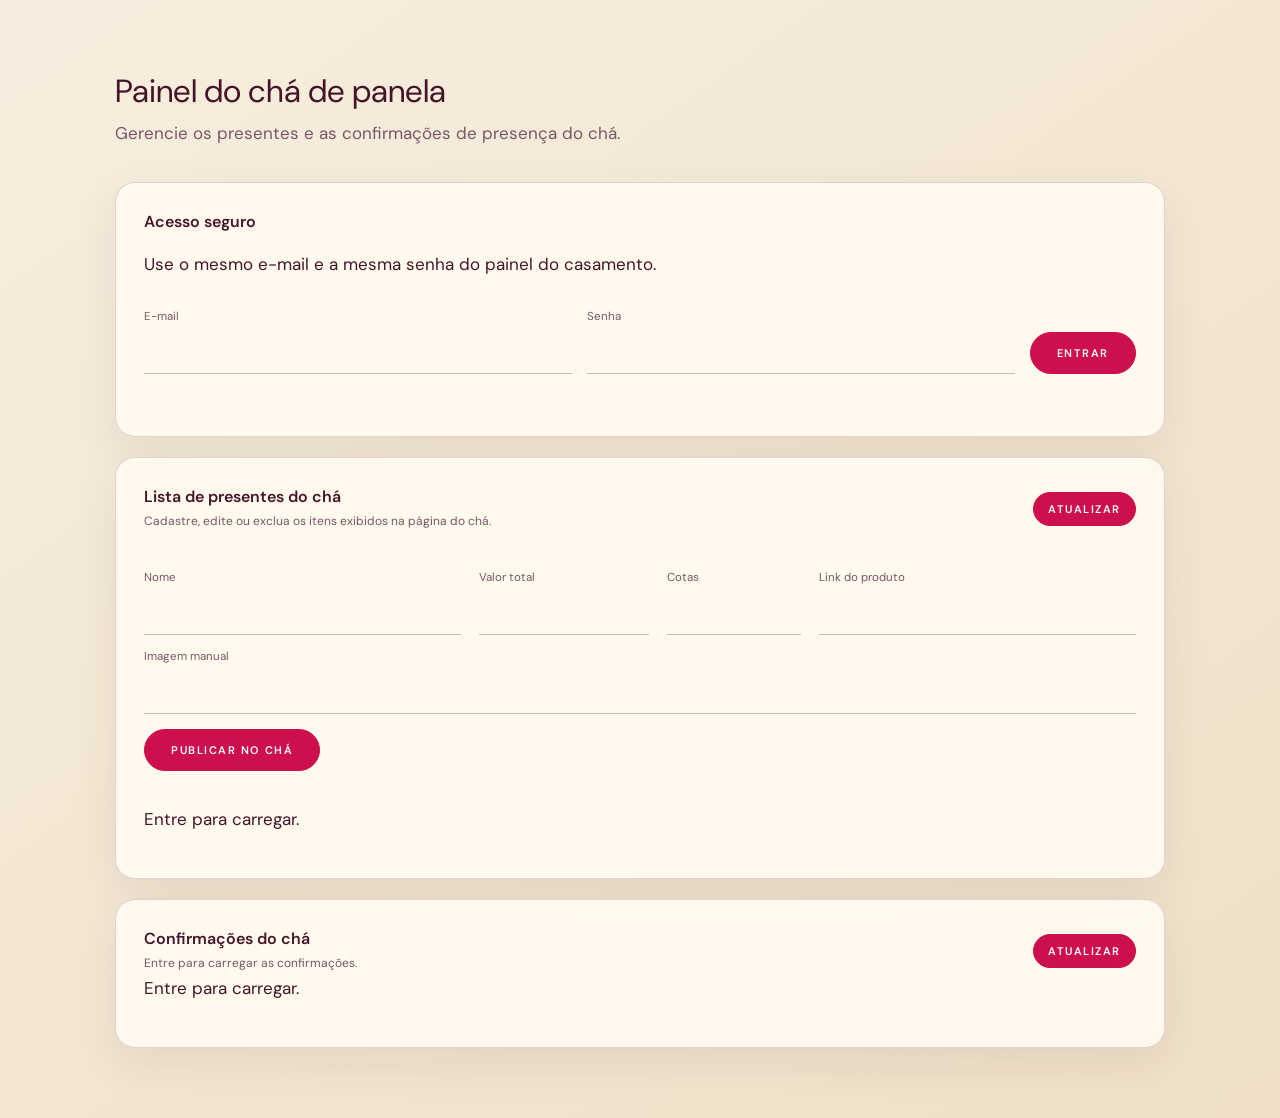
==== commit a0a92821: "Reorganiza painéis e corrige exclusões" ====
--- a/cha-de-panela-admin.html
+++ b/cha-de-panela-admin.html
@@ -3,13 +3,13 @@
 <head>
   <meta charset="UTF-8">
   <meta name="viewport" content="width=device-width, initial-scale=1">
-  <meta name="theme-color" content="#20161a">
+  <meta name="theme-color" content="#f3e7d1">
   <meta name="description" content="Painel administrativo do chá de panela de Stefany e Pedro.">
   <title>Administração do chá de panela — Stefany &amp; Pedro</title>
   <link rel="preconnect" href="https://fonts.googleapis.com">
   <link rel="preconnect" href="https://fonts.gstatic.com" crossorigin>
   <link href="https://fonts.googleapis.com/css2?family=DM+Sans:wght@300;400;500;600&amp;family=Gilda+Display&amp;family=Nothing+You+Could+Do&amp;display=swap" rel="stylesheet">
-  <link rel="stylesheet" href="styles.css?v=20260821-48">
+  <link rel="stylesheet" href="styles.css?v=20260821-51">
 </head>
 <body class="shower-admin-page">
   <main id="conteudo">
@@ -18,7 +18,7 @@
         <header class="admin-header">
           <div>
             <h1 id="admin-cha-title">Painel do chá de panela</h1>
-            <p>Acompanhe separadamente as confirmações de presença do chá.</p>
+            <p>Gerencie os presentes e as confirmações de presença do chá.</p>
           </div>
         </header>
 
@@ -48,6 +48,26 @@
 
           <section class="admin-card wide">
             <div class="admin-list-header">
+              <div><h2 id="titulo-form-presente">Lista de presentes do chá</h2><p class="admin-summary">Cadastre, edite ou exclua os itens exibidos na página do chá.</p></div>
+              <button class="button" type="button" id="btn-atualizar-presentes-cha" disabled>Atualizar</button>
+            </div>
+            <form id="form-add-presente">
+              <div class="admin-gift-form">
+                <div><label for="nome-prod">Nome</label><input type="text" id="nome-prod" required></div>
+                <div><label for="valor-prod">Valor total</label><input type="number" id="valor-prod" min="0.01" step="0.01" required></div>
+                <div><label for="cotas-prod">Cotas</label><input type="number" id="cotas-prod" min="1" required></div>
+                <div><label for="link-pgto-prod">Link do produto</label><input type="url" id="link-pgto-prod"></div>
+                <div class="wide-field"><label for="imagem-prod">Imagem manual</label><input type="url" id="imagem-prod"></div>
+              </div>
+              <div id="image-preview-admin" class="image-preview-admin" hidden><img id="image-preview-admin-img" src="" alt="Prévia"><span id="image-preview-admin-text"></span></div>
+              <div class="admin-form-actions"><button class="button" id="btn-salvar-presente" type="submit" disabled>Publicar no chá</button><button class="button button-secondary" id="btn-cancelar-edicao" type="button" hidden>Cancelar</button></div>
+              <p id="presente-admin-status" class="admin-status" role="status" aria-live="polite"></p>
+            </form>
+            <div id="lista-admin-presentes"><p>Entre para carregar.</p></div>
+          </section>
+
+          <section class="admin-card wide">
+            <div class="admin-list-header">
               <div>
                 <h2>Confirmações do chá</h2>
                 <p id="resumo-rsvp-cha" class="admin-summary">Entre para carregar as confirmações.</p>
@@ -61,6 +81,6 @@
     </section>
   </main>
 
-  <script src="cha-de-panela-admin.js?v=20260821-1"></script>
+  <script src="cha-de-panela-admin.js?v=20260821-3"></script>
 </body>
 </html>
--- a/styles.css
+++ b/styles.css
@@ -71,7 +71,7 @@
 .gifts{padding:150px 24px;background:var(--paper)}.gifts-heading{display:grid;grid-template-columns:1.4fr .7fr;align-items:end;gap:50px;width:min(100%,1140px);margin:0 auto 70px}.gifts-heading h2{margin:0}.gifts-heading>p{max-width:360px;margin:0 0 14px}.grid-presentes{display:grid;grid-template-columns:repeat(2,minmax(0,1fr));gap:22px;width:min(100%,1140px);margin:auto}.card-presente{position:relative;display:flex;min-height:570px;padding:clamp(26px,4vw,48px);border:1px solid var(--line);border-radius:24px;background:#fff;flex-direction:column;overflow:hidden;transition:.3s}.card-presente:nth-child(4n+1){--accent:var(--pink)}.card-presente:nth-child(4n+2){--accent:var(--yellow)}.card-presente:nth-child(4n+3){--accent:var(--orange)}.card-presente:nth-child(4n){--accent:#8ed879}.card-presente:before{position:absolute;inset:0 0 auto;height:8px;background:var(--accent,var(--pink));content:''}.card-presente:hover{box-shadow:var(--shadow);transform:translateY(-5px)}.gift-image{position:relative;display:grid;width:100%;aspect-ratio:4/3;margin:0 0 26px;background:#fff8ef;place-items:center;overflow:hidden;flex:none}.gift-image img{position:absolute;inset:0;width:100%;height:100%;object-fit:contain;transition:transform .4s}.card-presente:hover .gift-image img{transform:scale(1.04)}.gift-image-placeholder{background:var(--cream)}.gift-image-placeholder span{font:1.5rem var(--hand);color:var(--wine)}.gift-number{font-size:.62rem;letter-spacing:.18em}.card-presente h3{margin:15px 0 25px;font-size:clamp(1.8rem,3vw,2.6rem)}.info-preco{display:flex;justify-content:space-between;gap:20px;margin-top:auto;color:var(--muted)}.info-preco p{margin:0}.info-preco .quota{color:var(--wine);font:1.35rem var(--display)}.controle-cotas{display:grid;grid-template-columns:1fr 70px;align-items:center;margin:22px 0 16px;border-top:1px solid var(--line);border-bottom:1px solid var(--line)}.controle-cotas label{font-size:.68rem;letter-spacing:.1em;text-transform:uppercase}.controle-cotas input{height:48px;margin:0;border:0;border-left:1px solid var(--line);text-align:center}.card-presente .button{width:100%;background:var(--wine);color:#fff}.empty-gifts{grid-column:1/-1;padding:70px;border:1px dashed var(--wine);border-radius:24px;text-align:center}.empty-gifts .hand{color:var(--wine);font-size:1.4rem}
 
 /* RSVP and messages */
-.pix-contribution{position:relative;padding:150px 24px;background:var(--wine);color:#fff;overflow:hidden;isolation:isolate}.pix-contribution:before{position:absolute;top:-260px;right:-180px;z-index:-2;width:620px;height:620px;border:110px solid rgba(250,232,106,.2);border-radius:50%;content:''}.pix-contribution:after{position:absolute;bottom:-230px;left:-170px;z-index:-2;width:520px;height:520px;border-radius:50%;background:rgba(255,179,189,.16);content:''}.pix-contribution-glow{position:absolute;top:22%;left:42%;z-index:-1;width:260px;height:260px;border-radius:50%;background:var(--orange);filter:blur(100px);opacity:.22}.pix-contribution-inner{display:grid;grid-template-columns:minmax(0,1fr) minmax(390px,.78fr);gap:clamp(65px,9vw,140px);align-items:center;width:min(100%,1120px);margin:auto}.pix-contribution-copy{max-width:590px}.pix-contribution-copy h2{margin:0 0 35px;font-size:clamp(3.5rem,6.6vw,6.5rem);letter-spacing:-.045em}.pix-contribution-copy>p:not(.eyebrow){max-width:520px;color:#ffe8ef}.pix-contribution-copy .hand{display:block;margin-top:38px;color:var(--yellow);font-size:1.25rem}.pix-contribution-card{padding:clamp(32px,5vw,60px);border-radius:28px;background:var(--paper);color:var(--ink);box-shadow:0 35px 90px rgba(45,12,27,.3)}.pix-contribution-monogram{width:92px;height:92px;margin:0 auto 28px;object-fit:contain}.pix-contribution-card form>label{display:block;margin-bottom:14px;font-size:.68rem;font-weight:600;letter-spacing:.14em;text-align:center;text-transform:uppercase}.pix-amount-options{display:grid;grid-template-columns:repeat(4,1fr);gap:8px;margin-bottom:14px}.pix-amount-option{min-height:42px;padding:7px;border:1px solid var(--line);border-radius:12px;background:#fff;color:var(--ink);font-size:.75rem;cursor:pointer;transition:.2s}.pix-amount-option:hover,.pix-amount-option:focus-visible,.pix-amount-option[aria-pressed=true]{border-color:var(--wine);outline:0;background:var(--pink);color:var(--ink)}.pix-value-field{display:flex;align-items:center;margin-bottom:16px;border:1px solid var(--line);border-radius:14px;background:#fff;overflow:hidden}.pix-value-field span{padding:0 0 0 18px;color:var(--wine);font:1.25rem var(--display)}.pix-value-field input{width:100%;height:58px;padding:8px 18px 8px 10px;border:0;outline:0;background:transparent;color:var(--ink);font:1.5rem var(--display)}.pix-contribution-card .button{width:100%}.pix-contribution-card .button:disabled{cursor:not-allowed;filter:grayscale(1);opacity:.45}.pix-contribution-status,.pix-copy-status{min-height:24px;margin:12px 0 0;color:var(--green);font-size:.76rem;text-align:center}.pix-contribution-status.error{color:var(--wine)}.pix-contribution-result{margin-top:30px;padding-top:28px;border-top:1px solid var(--line);text-align:center}.pix-contribution-result>p{color:var(--muted);font-size:.82rem}.pix-contribution-result>p:first-child{color:var(--ink);font-size:1rem}.pix-qrcode-frame{width:244px;margin:20px auto;padding:12px;border:1px solid var(--line);border-radius:18px;background:#fff}.pix-qrcode-frame canvas,.pix-qrcode-frame img{display:block!important;width:220px!important;height:220px!important;margin:auto}.pix-copy-status{color:var(--green)}
+.pix-contribution{position:relative;padding:150px 24px;background:var(--wine);color:#fff;overflow:hidden;isolation:isolate}.pix-contribution:before{position:absolute;top:-260px;right:-180px;z-index:-2;width:620px;height:620px;border:110px solid rgba(250,232,106,.2);border-radius:50%;content:''}.pix-contribution:after{position:absolute;bottom:-230px;left:-170px;z-index:-2;width:520px;height:520px;border-radius:50%;background:rgba(255,179,189,.16);content:''}.pix-contribution-glow{position:absolute;top:22%;left:42%;z-index:-1;width:260px;height:260px;border-radius:50%;background:var(--orange);filter:blur(100px);opacity:.22}.pix-contribution-inner{display:grid;grid-template-columns:minmax(0,1fr) minmax(390px,.78fr);gap:clamp(65px,9vw,140px);align-items:center;width:min(100%,1120px);margin:auto}.pix-contribution-copy{max-width:590px}.pix-contribution-copy h2{margin:0 0 35px;font-size:clamp(3.5rem,6.6vw,6.5rem);letter-spacing:-.045em}.pix-contribution-copy>p:not(.eyebrow){max-width:520px;color:#ffe8ef}.pix-contribution-copy .hand{display:block;margin-top:38px;color:var(--yellow);font-size:1.25rem}.pix-contribution-card{padding:clamp(32px,5vw,60px);border-radius:28px;background:var(--paper);color:var(--ink);box-shadow:0 35px 90px rgba(45,12,27,.3)}.pix-contribution-monogram{width:92px;height:92px;margin:0 auto 28px;object-fit:contain}.pix-contribution-card form>label{display:block;margin-bottom:14px;font-size:.68rem;font-weight:600;letter-spacing:.14em;text-align:center;text-transform:uppercase}.pix-amount-options{display:grid;grid-template-columns:repeat(4,1fr);gap:8px;margin-bottom:14px}.pix-amount-option{min-height:42px;padding:7px;border:1px solid var(--line);border-radius:12px;background:#fff;color:var(--ink);font-size:.75rem;cursor:pointer;transition:.2s}.pix-amount-option:hover,.pix-amount-option:focus-visible,.pix-amount-option[aria-pressed=true]{border-color:var(--wine);outline:0;background:var(--pink);color:var(--ink)}.pix-value-field{display:flex;align-items:center;margin-bottom:16px;border:1px solid var(--line);border-radius:14px;background:#fff;overflow:hidden}.pix-value-field span{padding:0 0 0 18px;color:var(--wine);font:1.25rem var(--display)}.pix-value-field input{width:100%;height:58px;padding:8px 18px 8px 10px;border:0;outline:0;background:transparent;color:var(--ink);font:1.5rem var(--display)}.pix-contribution-card .button{width:100%}.pix-contribution-card .button:disabled{cursor:not-allowed;filter:grayscale(1);opacity:.45}.pix-contribution-status,.pix-copy-status{min-height:24px;margin:12px 0 0;color:var(--green);font-size:.76rem;text-align:center}.pix-contribution-status.error{color:var(--wine)}.pix-contribution-result{margin-top:30px;padding-top:28px;border-top:1px solid var(--line);text-align:center}.pix-contribution-result>p{color:var(--muted);font-size:.82rem}.pix-contribution-result>p:first-child{color:var(--ink);font-size:1rem}.pix-qrcode-frame{width:244px;margin:20px auto;padding:12px;border:1px solid var(--line);border-radius:18px;background:#fff}.pix-qrcode-frame canvas,.pix-qrcode-frame img{width:220px!important;height:220px!important;margin:auto}.pix-copy-status{color:var(--green)}
 
 .rsvp{display:grid;grid-template-columns:.85fr 1.15fr;min-height:950px;background:var(--paper);color:var(--ink)}.rsvp-photo{position:relative;min-height:650px;margin:7vw 0 7vw 7vw;transform:rotate(-2deg)}.rsvp-photo img{width:100%;height:100%;object-fit:cover;object-position:center;border:12px solid #fff;border-bottom-width:60px;box-shadow:var(--shadow)}.rsvp-photo .hand{position:absolute;right:0;bottom:14px;left:0;color:var(--wine);font-size:1.2rem;text-align:center}.rsvp-copy{padding:clamp(70px,9vw,140px)}.rsvp-copy h2{margin:0 0 28px}.rsvp-copy>p:not(.eyebrow){max-width:520px;color:var(--muted)}
 .pretty-form{max-width:600px;margin-top:50px}.pretty-form>label,.message-card>label{display:block;margin-bottom:6px;font-size:.64rem;letter-spacing:.14em;text-transform:uppercase}.pretty-form input[type=text],.pretty-form input[type=number],.pretty-form textarea,.message-card input,.message-card textarea{width:100%;margin:0 0 24px;padding:13px 2px;border:0;border-bottom:1px solid rgba(255,255,255,.6);border-radius:0;outline:0;background:transparent;color:#fff}.pretty-form textarea,.message-card textarea{min-height:105px;resize:vertical}.pretty-form input::placeholder,.pretty-form textarea::placeholder{color:rgba(255,255,255,.65)}.pretty-form fieldset{margin:0 0 24px;padding:0;border:0}.pretty-form legend{margin-bottom:11px;font-size:.64rem;letter-spacing:.14em;text-transform:uppercase}.choice{display:inline-flex;align-items:center;margin:0 18px 10px 0;cursor:pointer}.choice input{width:18px;height:18px;margin-right:7px;accent-color:var(--yellow)}.form-status{min-height:27px;margin:16px 0 0;font-size:.82rem}.form-status.success{color:var(--yellow)}.form-status.error{color:#fff0f3}.honeypot{position:absolute!important;left:-9999px!important;width:1px!important;height:1px!important;opacity:0!important}
@@ -89,6 +89,7 @@
 .lightbox figure{padding-bottom:12px}.lightbox figcaption:empty{display:none}
 .admin-route{background:#20161a}.admin-route .site-nav,.admin-route .skip,.admin-route main,.admin-route .site-footer,.admin-route .lightbox,.admin-route .modal-overlay{display:none!important}.admin-route .admin-panel{min-height:100vh}.admin-panel{padding:70px 24px;background:#20161a;color:#fff}.admin-inner{width:min(100%,1050px);margin:auto}.admin-header,.admin-list-header,.admin-session{display:flex;align-items:center;justify-content:space-between;gap:20px}.admin-header{margin-bottom:35px}.admin-header h1,.admin-header h2{margin:0 0 7px;font:2rem var(--sans)}.admin-header p{margin:0;color:#bdaeb5}.admin-panel .button{min-height:42px;border:1px solid #fff;background:transparent;color:#fff}.admin-grid{display:grid;grid-template-columns:1fr 1fr;gap:20px}.admin-card{padding:28px;border:1px solid #4b3e44;background:#2a2024}.admin-card.wide{grid-column:1/-1}.admin-card h2,.admin-card h3{margin-bottom:18px;font:600 1rem var(--sans)}.admin-card label{display:block;margin:12px 0 3px;color:#bdaeb5;font-size:.72rem}.admin-card input{width:100%;min-height:44px;padding:8px;border:0;border-bottom:1px solid #64545b;background:transparent;color:#fff}.admin-login{display:grid;grid-template-columns:1fr 1fr auto;gap:15px;align-items:end}.admin-status{min-height:22px;color:var(--yellow);font-size:.76rem}.admin-status.error{color:var(--pink)}.admin-form-actions,.item-admin-actions{display:flex;gap:8px;margin-top:15px}.image-preview-admin{display:flex;align-items:center;gap:12px;margin:12px 0}.image-preview-admin img{width:64px;height:64px;object-fit:contain;background:#fff}.item-admin{display:flex;align-items:center;justify-content:space-between;gap:15px;padding:14px 0;border-bottom:1px solid #4b3e44;font-size:.78rem}.item-admin small{display:block;color:#a999a1}.item-admin button{padding:6px 9px;border:1px solid #6b5962;background:none;color:#fff;cursor:pointer}.admin-list-header .button{min-height:34px;padding:8px 14px}.admin-list-header h2{margin-bottom:5px}.admin-summary{margin:0;color:#bdaeb5;font-size:.75rem}.admin-data{display:grid;grid-template-columns:1.3fr .8fr .6fr 1fr;gap:14px;padding:12px 0;border-bottom:1px solid #4b3e44;font-size:.75rem}.admin-data.message{grid-template-columns:.7fr 2fr .7fr}.admin-data.shower-response{grid-template-columns:1.3fr .8fr .6fr}.shower-admin-page{min-height:100vh;background:#20161a}.shower-admin-panel{min-height:100vh}
 .admin-guest-form{display:grid;grid-template-columns:minmax(240px,2fr) minmax(130px,.7fr) auto;gap:15px;align-items:end;margin-bottom:8px}
+.admin-route,.shower-admin-page{background:#f3e7d1}.admin-panel{background:linear-gradient(145deg,#f7eedf,#efe0c7);color:var(--ink)}.admin-header p,.admin-summary{color:var(--muted)}.admin-panel .button{border-color:var(--wine);background:var(--wine);color:#fff}.admin-panel .button:hover,.admin-panel .button:focus-visible{background:var(--ink);border-color:var(--ink)}.admin-panel .button-secondary{background:transparent;color:var(--wine)}.admin-card{border-color:rgba(68,21,41,.16);border-radius:20px;background:rgba(255,250,240,.94);box-shadow:0 16px 45px rgba(68,21,41,.08)}.admin-card label{color:var(--muted)}.admin-card input{border-bottom-color:rgba(68,21,41,.28);color:var(--ink)}.admin-status{color:var(--green)}.admin-status.error{color:var(--wine)}.item-admin{border-bottom-color:rgba(68,21,41,.14)}.item-admin small{color:var(--muted)}.item-admin button,.admin-delete{padding:8px 11px;border:1px solid rgba(68,21,41,.28);border-radius:8px;background:#fff;color:var(--ink);cursor:pointer}.admin-panel .admin-delete{border-color:#b4233d;background:#fff;color:#b4233d}.admin-panel .admin-delete:hover,.admin-panel .admin-delete:focus-visible{border-color:#8d152c;background:#8d152c;color:#fff}.admin-data{border-bottom-color:rgba(68,21,41,.14)}.admin-data.wedding-response{grid-template-columns:1.2fr .8fr .6fr 1fr auto}.admin-data.message{grid-template-columns:.7fr 2fr .7fr auto}.admin-data.shower-response{grid-template-columns:1.3fr .8fr .6fr auto}.admin-gift-form{display:grid;grid-template-columns:1.3fr .7fr .55fr 1.3fr;gap:0 18px;margin-top:24px}.admin-gift-form .wide-field{grid-column:1/-1}.shower-admin-page,.shower-admin-panel{min-height:100vh;background-color:#f3e7d1}
 
 /* Motion and flower click */
 .reveal{opacity:0;transform:translateY(28px);transition:opacity .85s,transform .85s cubic-bezier(.2,.68,.25,1)}.reveal.visible{opacity:1;transform:translateY(0)}
@@ -111,4 +112,5 @@
   .gifts{padding:105px 16px}.grid-presentes{grid-template-columns:1fr}.card-presente{min-height:510px}.pix-contribution{padding:100px 18px}.pix-contribution-inner{gap:55px}.pix-contribution-copy h2{font-size:clamp(3.25rem,14vw,4.6rem)}.pix-contribution-card{padding:34px 20px}.pix-amount-options{grid-template-columns:repeat(2,1fr)}.rsvp-photo{min-height:430px;margin:70px 24px 0}.rsvp-copy{padding:80px 22px}.choice{display:flex}.message-section{padding:105px 20px}.message-section:before{left:25%}.message-card{padding:42px 25px}.admin-header,.admin-session{align-items:flex-start;flex-direction:column}.admin-login,.admin-guest-form{grid-template-columns:1fr}.admin-data,.admin-data.message{grid-template-columns:1fr;gap:3px}.modal-overlay{padding:12px}
 }
 @media(max-width:700px){.timeline-doodle{transform:translateX(-10px)}}
+@media(max-width:700px){.admin-list-header{align-items:flex-start;flex-direction:column}.admin-data.wedding-response,.admin-data.message,.admin-data.shower-response{grid-template-columns:1fr;gap:5px}.admin-gift-form{grid-template-columns:1fr}.admin-gift-form .wide-field{grid-column:auto}.admin-panel{padding:55px 14px}.admin-card{padding:22px}}
 @media(prefers-reduced-motion:reduce){html{scroll-behavior:auto}*,*:before,*:after{scroll-behavior:auto!important;animation-duration:.01ms!important;transition-duration:.01ms!important}.reveal{opacity:1;transform:none}.dress-code-art{animation:none}#polaroid-wall .polaroid{--scroll-scale:1;--drift-x:0px}}
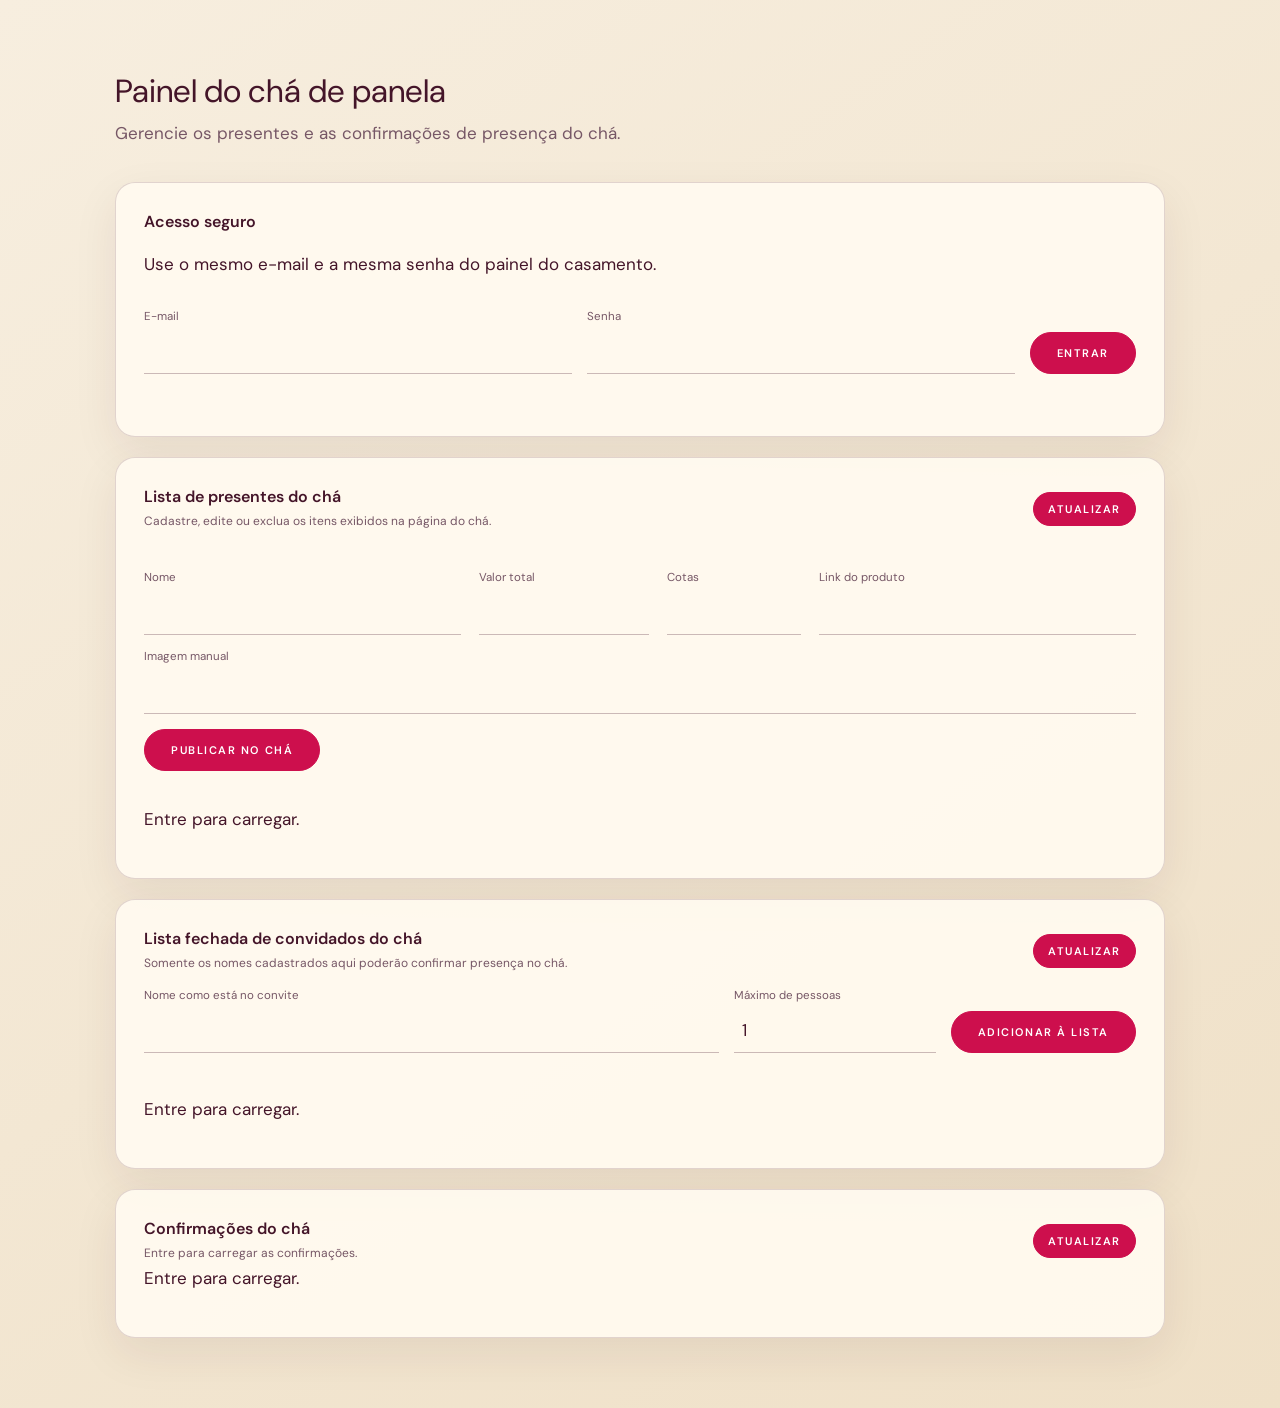
==== commit 72981bf9: "Tranca lista de convidados do cha" ====
--- a/cha-de-panela-admin.html
+++ b/cha-de-panela-admin.html
@@ -9,7 +9,7 @@
   <link rel="preconnect" href="https://fonts.googleapis.com">
   <link rel="preconnect" href="https://fonts.gstatic.com" crossorigin>
   <link href="https://fonts.googleapis.com/css2?family=DM+Sans:wght@300;400;500;600&amp;family=Gilda+Display&amp;family=Nothing+You+Could+Do&amp;display=swap" rel="stylesheet">
-  <link rel="stylesheet" href="styles.css?v=20260821-51">
+  <link rel="stylesheet" href="styles.css?v=20260821-53">
 </head>
 <body class="shower-admin-page">
   <main id="conteudo">
@@ -68,6 +68,20 @@
 
           <section class="admin-card wide">
             <div class="admin-list-header">
+              <div><h2>Lista fechada de convidados do chá</h2><p class="admin-summary">Somente os nomes cadastrados aqui poderão confirmar presença no chá.</p></div>
+              <button class="button" type="button" id="btn-atualizar-convidados-cha" disabled>Atualizar</button>
+            </div>
+            <form id="form-add-convidado-cha" class="admin-guest-form">
+              <div><label for="convidado-nome-cha">Nome como está no convite</label><input type="text" id="convidado-nome-cha" maxlength="120" required></div>
+              <div><label for="convidado-limite-cha">Máximo de pessoas</label><input type="number" id="convidado-limite-cha" min="1" max="12" value="1" required></div>
+              <button class="button" id="btn-salvar-convidado-cha" type="submit" disabled>Adicionar à lista</button>
+            </form>
+            <p id="convidado-admin-status-cha" class="admin-status" role="status" aria-live="polite"></p>
+            <div id="lista-admin-convidados-cha"><p>Entre para carregar.</p></div>
+          </section>
+
+          <section class="admin-card wide">
+            <div class="admin-list-header">
               <div>
                 <h2>Confirmações do chá</h2>
                 <p id="resumo-rsvp-cha" class="admin-summary">Entre para carregar as confirmações.</p>
@@ -81,6 +95,6 @@
     </section>
   </main>
 
-  <script src="cha-de-panela-admin.js?v=20260821-3"></script>
+  <script src="cha-de-panela-admin.js?v=20260821-4"></script>
 </body>
 </html>
--- a/styles.css
+++ b/styles.css
@@ -90,6 +90,7 @@
 .admin-route{background:#20161a}.admin-route .site-nav,.admin-route .skip,.admin-route main,.admin-route .site-footer,.admin-route .lightbox,.admin-route .modal-overlay{display:none!important}.admin-route .admin-panel{min-height:100vh}.admin-panel{padding:70px 24px;background:#20161a;color:#fff}.admin-inner{width:min(100%,1050px);margin:auto}.admin-header,.admin-list-header,.admin-session{display:flex;align-items:center;justify-content:space-between;gap:20px}.admin-header{margin-bottom:35px}.admin-header h1,.admin-header h2{margin:0 0 7px;font:2rem var(--sans)}.admin-header p{margin:0;color:#bdaeb5}.admin-panel .button{min-height:42px;border:1px solid #fff;background:transparent;color:#fff}.admin-grid{display:grid;grid-template-columns:1fr 1fr;gap:20px}.admin-card{padding:28px;border:1px solid #4b3e44;background:#2a2024}.admin-card.wide{grid-column:1/-1}.admin-card h2,.admin-card h3{margin-bottom:18px;font:600 1rem var(--sans)}.admin-card label{display:block;margin:12px 0 3px;color:#bdaeb5;font-size:.72rem}.admin-card input{width:100%;min-height:44px;padding:8px;border:0;border-bottom:1px solid #64545b;background:transparent;color:#fff}.admin-login{display:grid;grid-template-columns:1fr 1fr auto;gap:15px;align-items:end}.admin-status{min-height:22px;color:var(--yellow);font-size:.76rem}.admin-status.error{color:var(--pink)}.admin-form-actions,.item-admin-actions{display:flex;gap:8px;margin-top:15px}.image-preview-admin{display:flex;align-items:center;gap:12px;margin:12px 0}.image-preview-admin img{width:64px;height:64px;object-fit:contain;background:#fff}.item-admin{display:flex;align-items:center;justify-content:space-between;gap:15px;padding:14px 0;border-bottom:1px solid #4b3e44;font-size:.78rem}.item-admin small{display:block;color:#a999a1}.item-admin button{padding:6px 9px;border:1px solid #6b5962;background:none;color:#fff;cursor:pointer}.admin-list-header .button{min-height:34px;padding:8px 14px}.admin-list-header h2{margin-bottom:5px}.admin-summary{margin:0;color:#bdaeb5;font-size:.75rem}.admin-data{display:grid;grid-template-columns:1.3fr .8fr .6fr 1fr;gap:14px;padding:12px 0;border-bottom:1px solid #4b3e44;font-size:.75rem}.admin-data.message{grid-template-columns:.7fr 2fr .7fr}.admin-data.shower-response{grid-template-columns:1.3fr .8fr .6fr}.shower-admin-page{min-height:100vh;background:#20161a}.shower-admin-panel{min-height:100vh}
 .admin-guest-form{display:grid;grid-template-columns:minmax(240px,2fr) minmax(130px,.7fr) auto;gap:15px;align-items:end;margin-bottom:8px}
 .admin-route,.shower-admin-page{background:#f3e7d1}.admin-panel{background:linear-gradient(145deg,#f7eedf,#efe0c7);color:var(--ink)}.admin-header p,.admin-summary{color:var(--muted)}.admin-panel .button{border-color:var(--wine);background:var(--wine);color:#fff}.admin-panel .button:hover,.admin-panel .button:focus-visible{background:var(--ink);border-color:var(--ink)}.admin-panel .button-secondary{background:transparent;color:var(--wine)}.admin-card{border-color:rgba(68,21,41,.16);border-radius:20px;background:rgba(255,250,240,.94);box-shadow:0 16px 45px rgba(68,21,41,.08)}.admin-card label{color:var(--muted)}.admin-card input{border-bottom-color:rgba(68,21,41,.28);color:var(--ink)}.admin-status{color:var(--green)}.admin-status.error{color:var(--wine)}.item-admin{border-bottom-color:rgba(68,21,41,.14)}.item-admin small{color:var(--muted)}.item-admin button,.admin-delete{padding:8px 11px;border:1px solid rgba(68,21,41,.28);border-radius:8px;background:#fff;color:var(--ink);cursor:pointer}.admin-panel .admin-delete{border-color:#b4233d;background:#fff;color:#b4233d}.admin-panel .admin-delete:hover,.admin-panel .admin-delete:focus-visible{border-color:#8d152c;background:#8d152c;color:#fff}.admin-data{border-bottom-color:rgba(68,21,41,.14)}.admin-data.wedding-response{grid-template-columns:1.2fr .8fr .6fr 1fr auto}.admin-data.message{grid-template-columns:.7fr 2fr .7fr auto}.admin-data.shower-response{grid-template-columns:1.3fr .8fr .6fr auto}.admin-gift-form{display:grid;grid-template-columns:1.3fr .7fr .55fr 1.3fr;gap:0 18px;margin-top:24px}.admin-gift-form .wide-field{grid-column:1/-1}.shower-admin-page,.shower-admin-panel{min-height:100vh;background-color:#f3e7d1}
+.admin-pix-form{display:grid;grid-template-columns:.7fr 1.4fr 1fr .8fr;gap:0 18px;margin:22px 0 18px}.admin-pix-form select{width:100%;min-height:44px;padding:8px 4px;border:0;border-bottom:1px solid rgba(68,21,41,.28);outline:0;background:transparent;color:var(--ink)}.admin-pix-form small{display:block;margin-top:5px;color:var(--muted);font-size:.68rem;line-height:1.35}
 
 /* Motion and flower click */
 .reveal{opacity:0;transform:translateY(28px);transition:opacity .85s,transform .85s cubic-bezier(.2,.68,.25,1)}.reveal.visible{opacity:1;transform:translateY(0)}
@@ -100,6 +101,7 @@
 .invite-copy .eyebrow{line-height:1.45}
 .invite-copy h2 i{font-family:var(--display);font-style:italic}
 
+.admin-data.shower-response{grid-template-columns:1.2fr .8fr .6fr .6fr auto}
 @media(max-width:980px){
   .site-nav{width:calc(100% - 32px)}.menu-toggle{display:block;color:inherit}.nav-links{position:absolute;top:82px;right:-16px;left:-16px;display:grid;gap:0;padding:18px 24px;background:rgba(68,21,41,.96);opacity:0;pointer-events:none;transform:translateY(-10px);transition:.25s;backdrop-filter:blur(12px)}.nav-links.open{opacity:1;pointer-events:auto;transform:none}.nav-links a{padding:12px 0;border-bottom:1px solid rgba(255,255,255,.14)}.pix-contribution-inner{grid-template-columns:1fr}.pix-contribution-copy{max-width:680px}.pix-contribution-card{width:min(100%,580px);margin:auto}
   .details-header,.gallery-heading,.gifts-heading{grid-template-columns:1fr}.details-header .eyebrow,.gallery-heading .eyebrow{grid-column:auto}.details-grid{grid-template-columns:1fr}.venue{grid-template-columns:1fr}.venue-photo{min-height:0;aspect-ratio:421/510}.rsvp{grid-template-columns:1fr}.rsvp-photo{min-height:560px;margin:70px 10vw 0}.message-section{grid-template-columns:1fr}.admin-grid{grid-template-columns:1fr}.admin-card.wide{grid-column:auto}
@@ -112,5 +114,5 @@
   .gifts{padding:105px 16px}.grid-presentes{grid-template-columns:1fr}.card-presente{min-height:510px}.pix-contribution{padding:100px 18px}.pix-contribution-inner{gap:55px}.pix-contribution-copy h2{font-size:clamp(3.25rem,14vw,4.6rem)}.pix-contribution-card{padding:34px 20px}.pix-amount-options{grid-template-columns:repeat(2,1fr)}.rsvp-photo{min-height:430px;margin:70px 24px 0}.rsvp-copy{padding:80px 22px}.choice{display:flex}.message-section{padding:105px 20px}.message-section:before{left:25%}.message-card{padding:42px 25px}.admin-header,.admin-session{align-items:flex-start;flex-direction:column}.admin-login,.admin-guest-form{grid-template-columns:1fr}.admin-data,.admin-data.message{grid-template-columns:1fr;gap:3px}.modal-overlay{padding:12px}
 }
 @media(max-width:700px){.timeline-doodle{transform:translateX(-10px)}}
-@media(max-width:700px){.admin-list-header{align-items:flex-start;flex-direction:column}.admin-data.wedding-response,.admin-data.message,.admin-data.shower-response{grid-template-columns:1fr;gap:5px}.admin-gift-form{grid-template-columns:1fr}.admin-gift-form .wide-field{grid-column:auto}.admin-panel{padding:55px 14px}.admin-card{padding:22px}}
+@media(max-width:700px){.admin-list-header{align-items:flex-start;flex-direction:column}.admin-data.wedding-response,.admin-data.message,.admin-data.shower-response{grid-template-columns:1fr;gap:5px}.admin-gift-form,.admin-pix-form{grid-template-columns:1fr}.admin-gift-form .wide-field{grid-column:auto}.admin-panel{padding:55px 14px}.admin-card{padding:22px}}
 @media(prefers-reduced-motion:reduce){html{scroll-behavior:auto}*,*:before,*:after{scroll-behavior:auto!important;animation-duration:.01ms!important;transition-duration:.01ms!important}.reveal{opacity:1;transform:none}.dress-code-art{animation:none}#polaroid-wall .polaroid{--scroll-scale:1;--drift-x:0px}}
